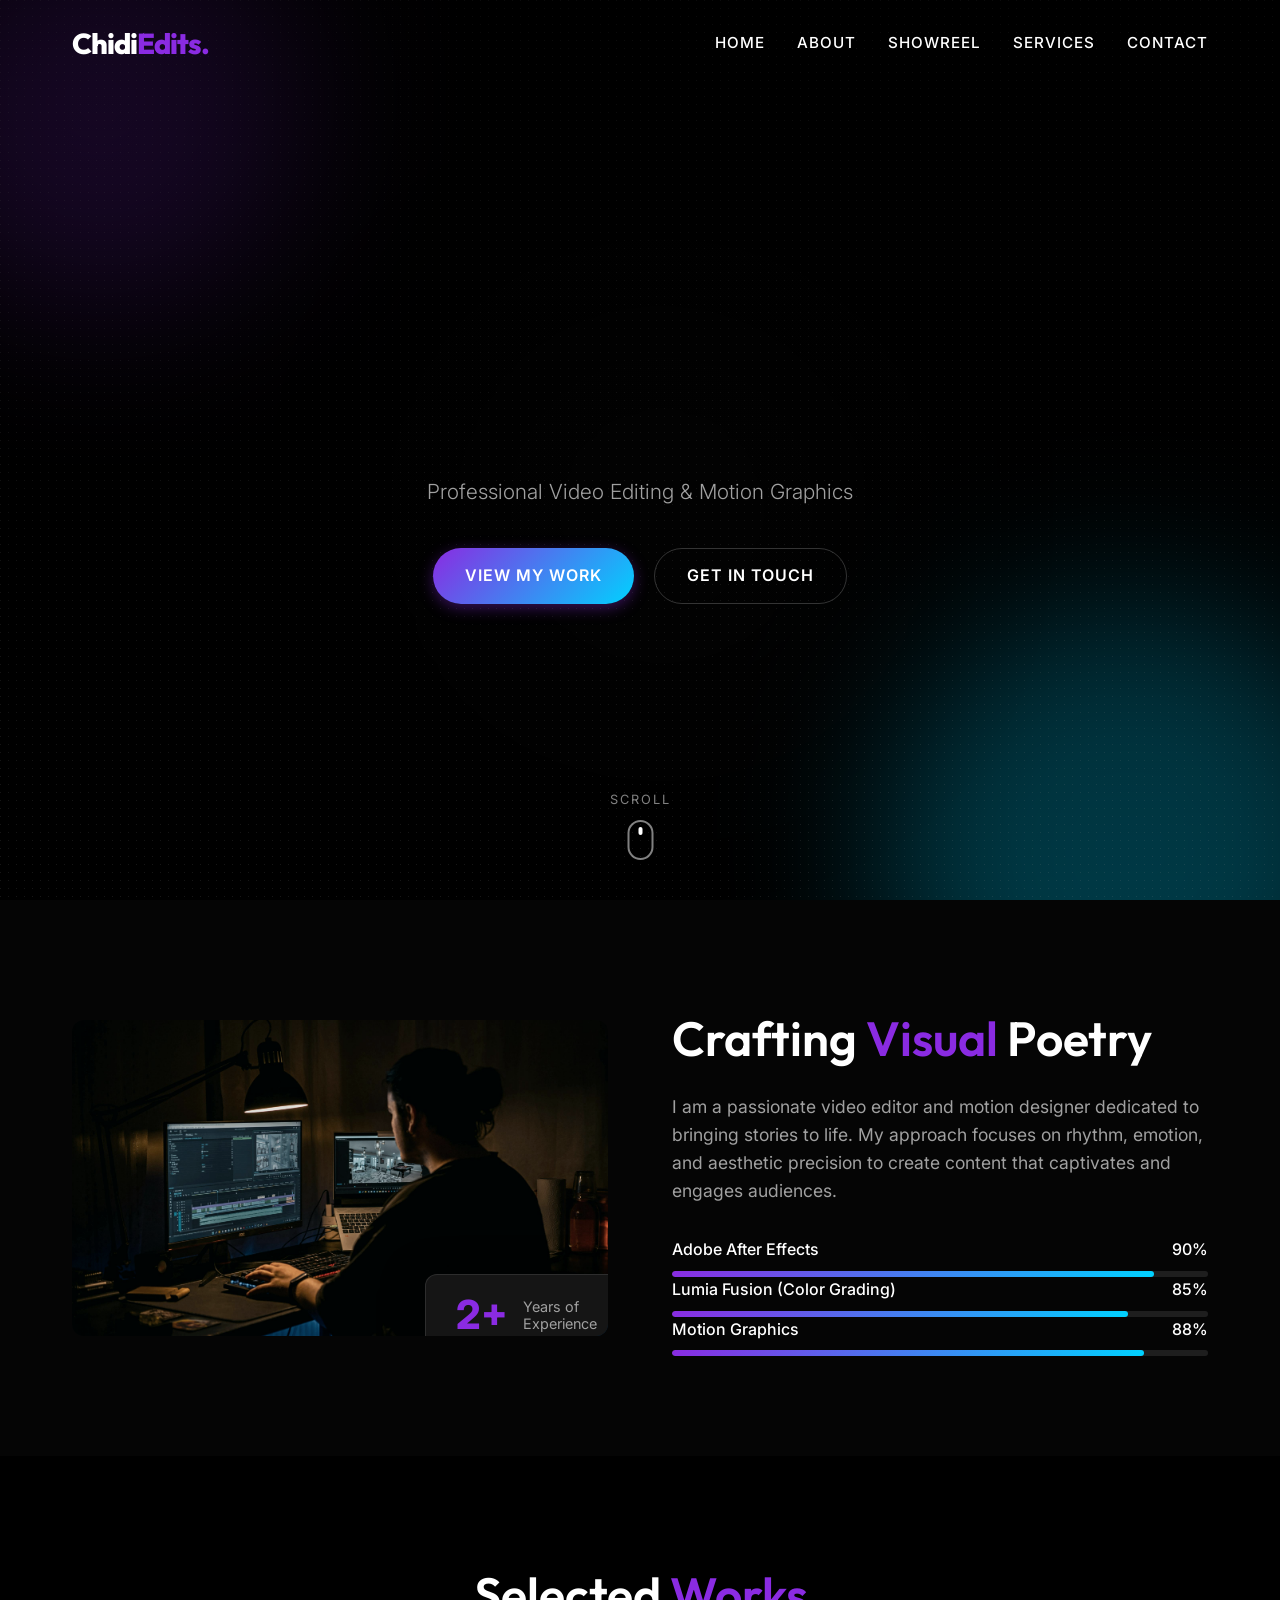
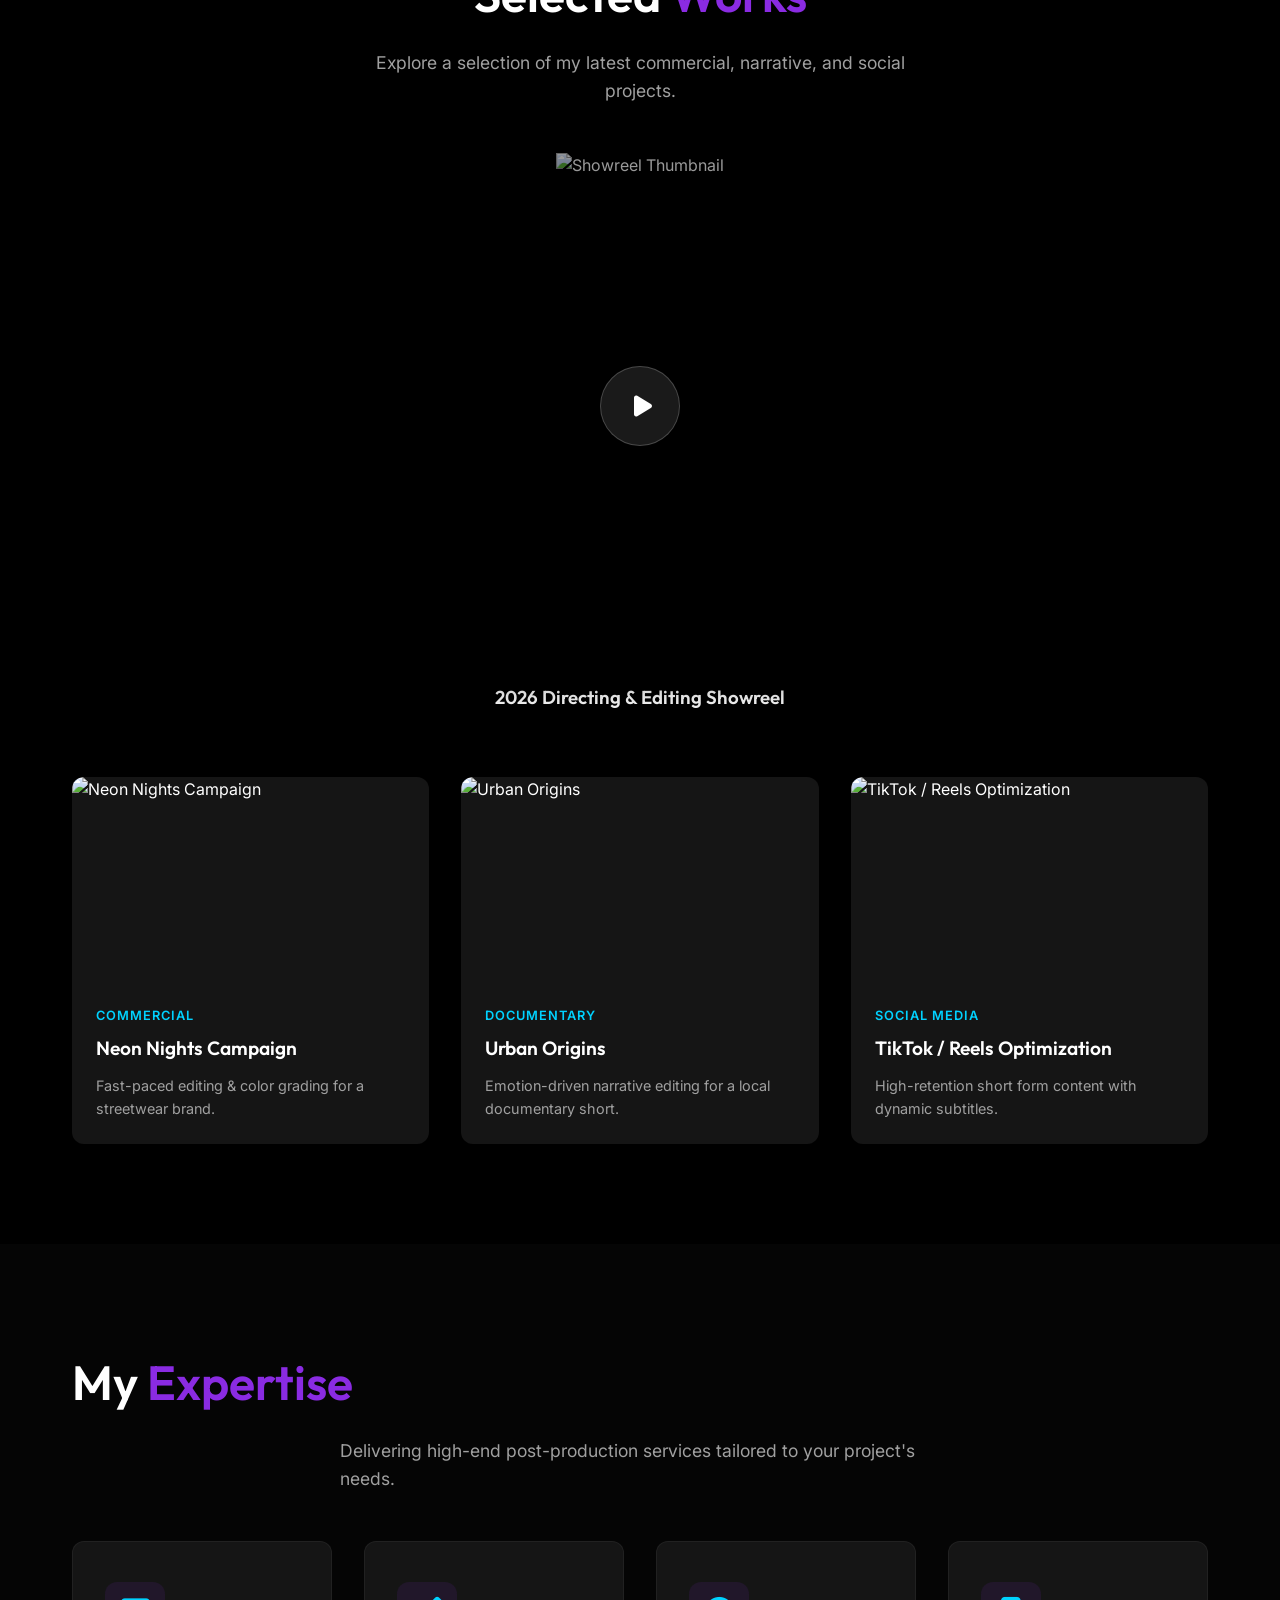
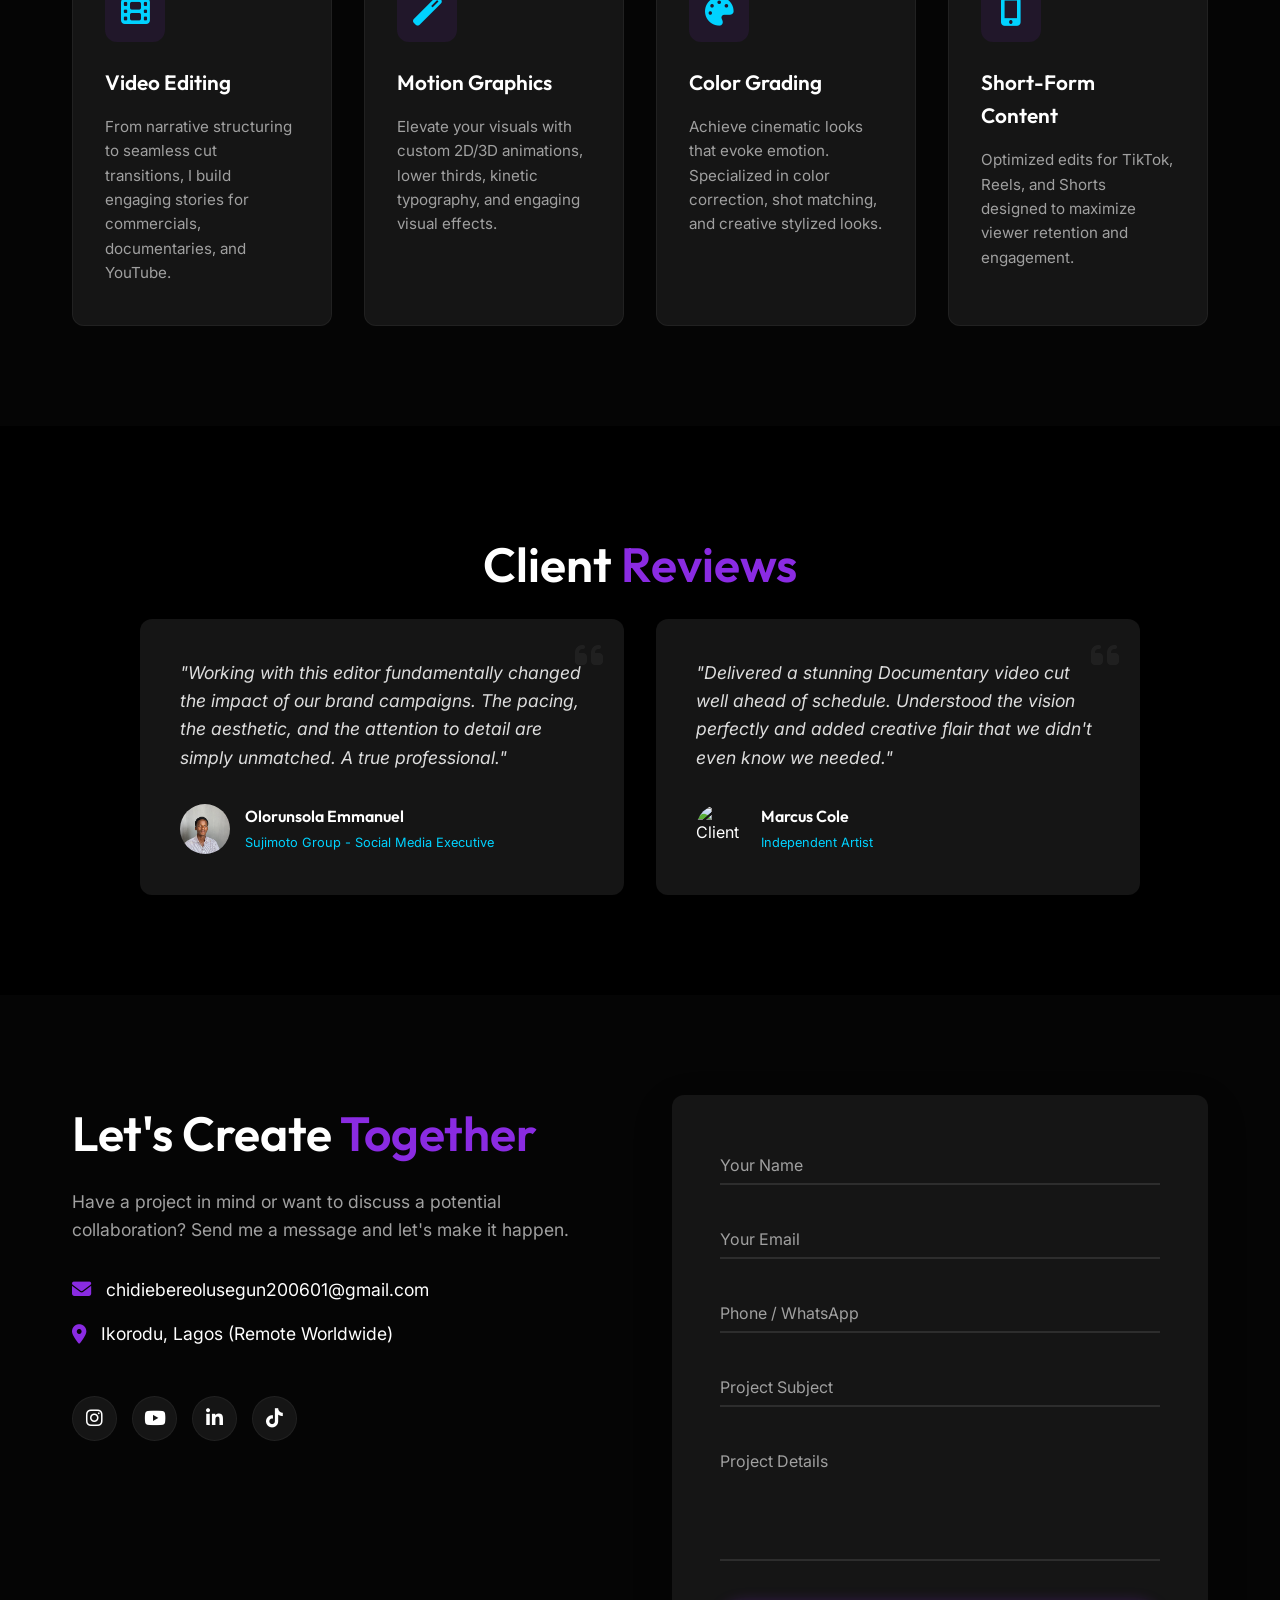
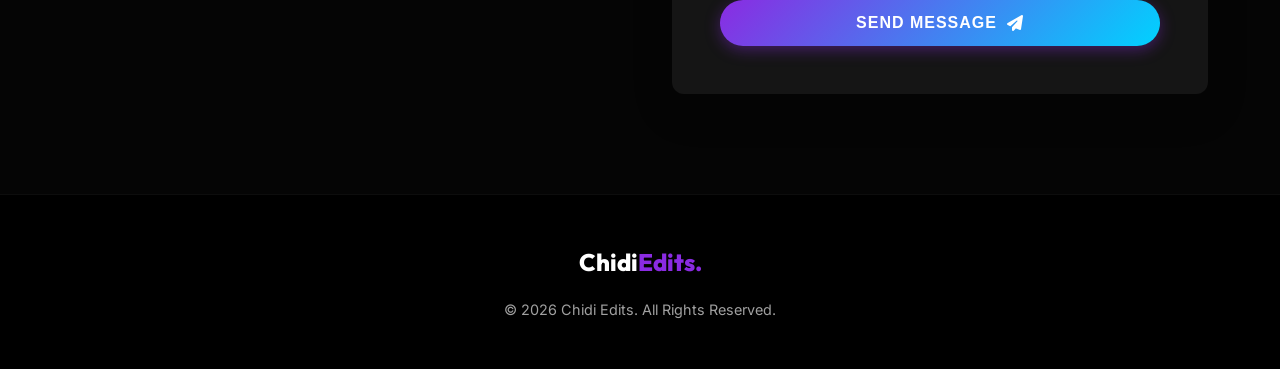
==== index.html @ 1043ea33 "Add files via upload" ====
<!DOCTYPE html>
<html lang="en">

<head>
    <meta charset="UTF-8">
    <meta name="viewport" content="width=device-width, initial-scale=1.0">
    <title>Kinetic Edits | Video Editor Portfolio</title>
    <meta name="description"
        content="Portfolio of a professional video editor specializing in cinematic storytelling, motion graphics, and color grading.">
    <link rel="preconnect" href="https://fonts.googleapis.com">
    <link rel="preconnect" href="https://fonts.gstatic.com" crossorigin>
    <link
        href="https://fonts.googleapis.com/css2?family=Outfit:wght@300;400;600;800&family=Inter:wght@300;400;500;600&display=swap"
        rel="stylesheet">
    <link rel="stylesheet" href="https://cdnjs.cloudflare.com/ajax/libs/font-awesome/6.4.0/css/all.min.css">
    <link rel="stylesheet" href="style.css">
    <script src="https://identity.netlify.com/v1/netlify-identity-widget.js"></script>
</head>

<body>

    <!-- Navigation -->
    <nav id="navbar">
        <div class="nav-container">
            <a href="#home" class="logo">Chidi<span>Edits.</span></a>
            <div class="menu-btn">
                <i class="fas fa-bars"></i>
            </div>
            <ul class="nav-links">
                <li><a href="#home">Home</a></li>
                <li><a href="#about">About</a></li>
                <li><a href="#portfolio">Showreel</a></li>
                <li><a href="#services">Services</a></li>
                <li><a href="#contact">Contact</a></li>
            </ul>
        </div>
    </nav>

    <!-- Hero Section -->
    <header id="home" class="hero">
        <div class="video-container">
            <!-- Motion Graphics Background using CSS Orbs -->
            <div class="bg-orb orb-1"></div>
            <div class="bg-orb orb-2"></div>
            <div class="bg-orb orb-3"></div>
            <div class="mesh-overlay"></div>
        </div>
        <div class="hero-content">
            <h1 class="reveal-text">I Turn Ideas Into <br><span class="highlight">Cinematic Stories</span></h1>
            <p class="hero-subtext fade-up">Professional Video Editing & Motion Graphics</p>
            <div class="hero-actions fade-up delay-1">
                <a href="#portfolio" class="btn btn-primary">View My Work</a>
                <a href="#contact" class="btn btn-secondary">Get In Touch</a>
            </div>
        </div>
        <div class="scroll-indicator">
            <p>Scroll</p>
            <div class="mouse">
                <div class="wheel"></div>
            </div>
        </div>
    </header>

    <!-- About Section -->
    <section id="about" class="section">
        <div class="container section-grid">
            <div class="about-image reveal-left">
                <div class="image-wrapper">
                    <img src="pexels-cmrcn-17147713.jpg" alt="Editor at work">
                    <div class="experience-badge">
                        <span class="number">2+</span>
                        <span class="text">Years of<br>Experience</span>
                    </div>
                </div>
            </div>
            <div class="about-text reveal-right">
                <h2 class="section-title">Crafting <span>Visual</span> Poetry</h2>
                <p class="bio">I am a passionate video editor and motion designer dedicated to bringing stories to life.
                    My approach focuses on rhythm, emotion, and aesthetic precision to create content that captivates
                    and engages audiences.</p>

                <div class="skill">
                    <div class="skill-info">
                        <span>Adobe After Effects</span>
                        <span>90%</span>
                    </div>
                    <div class="progress-bar">
                        <div class="progress" style="--target: 90%;"></div>
                    </div>
                </div>
                <div class="skill">
                    <div class="skill-info">
                        <span>Lumia Fusion (Color Grading)</span>
                        <span>85%</span>
                    </div>
                    <div class="progress-bar">
                        <div class="progress" style="--target: 85%;"></div>
                    </div>
                </div>
                <div class="skill">
                    <div class="skill-info">
                        <span>Motion Graphics</span>
                        <span>88%</span>
                    </div>
                    <div class="progress-bar">
                        <div class="progress" style="--target: 88%;"></div>
                    </div>
                </div>
            </div>
        </div>
        </div>
    </section>

    <!-- Portfolio Section -->
    <section id="portfolio" class="section bg-darker">
        <div class="container">
            <div class="section-header text-center reveal-up">
                <h2 class="section-title">Selected <span>Works</span></h2>
                <p class="section-subtitle">Explore a selection of my latest commercial, narrative, and social projects.
                </p>
            </div>

            <!-- Main Showreel -->
            <div class="showreel-container reveal-up">
                <div class="video-wrapper">
                    <img src="https://images.unsplash.com/photo-1492691527719-9d1e07e534b4?q=80&w=1200&auto=format&fit=crop"
                        class="video-placeholder" alt="Showreel Thumbnail">
                    <button class="play-btn"><i class="fas fa-play"></i></button>
                </div>
                <h3>2026 Directing & Editing Showreel</h3>
            </div>

            <!-- Grid Gallery -->
            <div class="portfolio-grid mt-5" id="portfolio-grid">
                <!-- Items will be injected dynamically from data/projects.json -->
            </div>
        </div>
    </section>

    <!-- Services Section -->
    <section id="services" class="section">
        <div class="container">
            <div class="section-header reveal-up">
                <h2 class="section-title">My <span>Expertise</span></h2>
                <p class="section-subtitle">Delivering high-end post-production services tailored to your project's
                    needs.</p>
            </div>

            <div class="services-grid">
                <div class="service-card reveal-up">
                    <div class="service-icon"><i class="fas fa-film"></i></div>
                    <h3>Video Editing</h3>
                    <p>From narrative structuring to seamless cut transitions, I build engaging stories for commercials,
                        documentaries, and YouTube.</p>
                </div>

                <div class="service-card reveal-up delay-1">
                    <div class="service-icon"><i class="fas fa-magic"></i></div>
                    <h3>Motion Graphics</h3>
                    <p>Elevate your visuals with custom 2D/3D animations, lower thirds, kinetic typography, and engaging
                        visual effects.</p>
                </div>

                <div class="service-card reveal-up delay-2">
                    <div class="service-icon"><i class="fas fa-palette"></i></div>
                    <h3>Color Grading</h3>
                    <p>Achieve cinematic looks that evoke emotion. Specialized in color correction, shot matching, and
                        creative stylized looks.</p>
                </div>

                <div class="service-card reveal-up">
                    <div class="service-icon"><i class="fas fa-mobile-alt"></i></div>
                    <h3>Short-Form Content</h3>
                    <p>Optimized edits for TikTok, Reels, and Shorts designed to maximize viewer retention and
                        engagement.</p>
                </div>
            </div>
        </div>
    </section>

    <!-- Testimonials Section -->
    <section id="testimonials" class="section bg-darker">
        <div class="container">
            <div class="section-header text-center reveal-up">
                <h2 class="section-title">Client <span>Reviews</span></h2>
            </div>

            <div class="testimonials-slider reveal-up">
                <div class="testimonial">
                    <i class="fas fa-quote-left quote-icon"></i>
                    <p class="review-text">"Working with this editor fundamentally changed the impact of our brand
                        campaigns. The pacing, the aesthetic, and the attention to detail are simply unmatched. A true
                        professional."</p>
                    <div class="client-info">
                        <div class="avatar"><img src="pamilerin.jpg" alt="Client">
                        </div>
                        <div>
                            <h4>Olorunsola Emmanuel</h4>
                            <span>Sujimoto Group - Social Media Executive</span>
                        </div>
                    </div>
                </div>
                <div class="testimonial">
                    <i class="fas fa-quote-left quote-icon"></i>
                    <p class="review-text">"Delivered a stunning Documentary video cut well ahead of schedule.
                        Understood the
                        vision perfectly and added creative flair that we didn't even know we needed."</p>
                    <div class="client-info">
                        <div class="avatar"><img src="https://randomuser.me/api/portraits/men/32.jpg" alt="Client">
                        </div>
                        <div>
                            <h4>Marcus Cole</h4>
                            <span>Independent Artist</span>
                        </div>
                    </div>
                </div>
            </div>
        </div>
    </section>

    <!-- Contact Section -->
    <section id="contact" class="section">
        <div class="container contact-container">
            <div class="contact-info reveal-left">
                <h2 class="section-title">Let's Create <span>Together</span></h2>
                <p>Have a project in mind or want to discuss a potential collaboration? Send me a message and let's make
                    it happen.</p>

                <ul class="contact-methods">
                    <li><i class="fas fa-envelope"></i> chidiebereolusegun200601@gmail.com</li>
                    <li><i class="fas fa-map-marker-alt"></i> Ikorodu, Lagos (Remote Worldwide)</li>
                </ul>

                <div class="social-links">
                    <a href="https://www.instagram.com/no.face.anime.way?igsh=MW84NWJlbTY0OTdkcg==" target="_blank"
                        aria-label="Instagram"><i class="fab fa-instagram"></i></a>
                    <a href="https://youtube.com/@chidi_makes_edits?si=Ad22_Dm3uQzsTRr-" target="_blank"
                        aria-label="YouTube"><i class="fab fa-youtube"></i></a>
                    <a href="https://www.linkedin.com/in/chidiebere-olusegun-0725a9321?utm_source=share&utm_campaign=share_via&utm_content=profile&utm_medium=android_app"
                        target="_blank" aria-label="LinkedIn"><i class="fab fa-linkedin-in"></i></a>
                    <a href="https://www.tiktok.com/@chidiedits?_r=1&_t=ZN-95hccNe9PSI" target="_blank"
                        aria-label="TikTok"><i class="fab fa-tiktok"></i></a>
                </div>
            </div>

            <div class="contact-form reveal-right">
                <form name="contact" method="POST" data-netlify="true" id="contact-form">
                    <!-- Required hidden field for Netlify Forms detection -->
                    <input type="hidden" name="form-name" value="contact">
                    <div class="input-group">
                        <input type="text" id="name" name="name" placeholder=" " required>
                        <label for="name">Your Name</label>
                    </div>
                    <div class="input-group">
                        <input type="email" id="email" name="email" placeholder=" " required>
                        <label for="email">Your Email</label>
                    </div>
                    <div class="input-group">
                        <input type="tel" id="phone" name="phone" placeholder=" ">
                        <label for="phone">Phone / WhatsApp</label>
                    </div>
                    <div class="input-group">
                        <input type="text" id="subject" name="subject" placeholder=" " required>
                        <label for="subject">Project Subject</label>
                    </div>
                    <div class="input-group">
                        <textarea id="message" name="message" rows="5" placeholder=" " required></textarea>
                        <label for="message">Project Details</label>
                    </div>
                    <div id="form-status"
                        style="display: none; padding: 15px; margin-bottom: 20px; border-radius: 5px; font-weight: 500;">
                    </div>
                    <button type="submit" class="btn btn-primary submit-btn">
                        <span>Send Message</span> <i class="fas fa-paper-plane"></i>
                    </button>
                </form>
            </div>
        </div>
    </section>

    <!-- Footer -->
    <footer>
        <div class="container footer-content">
            <div class="footer-logo">Chidi<span>Edits.</span></div>
            <p class="copyright">&copy; 2026 Chidi Edits. All Rights Reserved.</p>
        </div>
    </footer>

    <script src="script.js"></script>
    <script>
        if (window.netlifyIdentity) {
            window.netlifyIdentity.on("init", user => {
                if (!user) {
                    window.netlifyIdentity.on("login", () => {
                        document.location.href = "/admin/";
                    });
                }
            });
        }
    </script>
</body>

</html>
---- style.css ----
:root {
    /* Cinematic Dark Theme */
    --bg-main: #050505;
    --bg-darker: #000000;
    --bg-card: #151515;
    --text-primary: #ffffff;
    --text-secondary: #a0a0a0;

    /* Neon Accents */
    --accent-primary: #8a2be2;
    /* Blue-Violet */
    --accent-secondary: #00d2ff;
    /* Neon Blue */
    --accent-gradient: linear-gradient(135deg, var(--accent-primary), var(--accent-secondary));

    /* Fonts */
    --font-heading: 'Outfit', sans-serif;
    --font-body: 'Inter', sans-serif;

    /* Utils */
    --transition: all 0.4s cubic-bezier(0.25, 0.8, 0.25, 1);
    --border-radius: 12px;
}

* {
    margin: 0;
    padding: 0;
    box-sizing: border-box;
}

html {
    scroll-behavior: smooth;
}

body {
    font-family: var(--font-body);
    background-color: var(--bg-main);
    color: var(--text-primary);
    line-height: 1.6;
    overflow-x: hidden;
}

h1,
h2,
h3,
h4,
.logo {
    font-family: var(--font-heading);
    font-weight: 600;
}

a {
    text-decoration: none;
    color: var(--text-primary);
}

ul {
    list-style: none;
}

/* Global Utility Classes */
.container {
    max-width: 1200px;
    margin: 0 auto;
    padding: 0 2rem;
}

.section {
    padding: 100px 0;
}

.text-center {
    text-align: center;
}

.bg-darker {
    background-color: var(--bg-darker);
}

.highlight {
    background: var(--accent-gradient);
    -webkit-background-clip: text;
    -webkit-text-fill-color: transparent;
    display: inline-block;
}

.section-title {
    font-size: 3rem;
    margin-bottom: 1rem;
}

.section-title span {
    color: var(--accent-primary);
}

.section-subtitle {
    color: var(--text-secondary);
    font-size: 1.1rem;
    max-width: 600px;
    margin: 0 auto 3rem;
}

.mt-5 {
    margin-top: 3rem;
}

.btn {
    display: inline-flex;
    align-items: center;
    justify-content: center;
    padding: 14px 32px;
    font-weight: 600;
    font-size: 1rem;
    border-radius: 30px;
    cursor: pointer;
    transition: var(--transition);
    text-transform: uppercase;
    letter-spacing: 1px;
}

.btn-primary {
    background: var(--accent-gradient);
    color: #fff;
    border: none;
    box-shadow: 0 4px 15px rgba(138, 43, 226, 0.4);
}

.btn-primary:hover {
    transform: translateY(-3px);
    box-shadow: 0 8px 25px rgba(138, 43, 226, 0.6);
}

.btn-secondary {
    background: transparent;
    color: var(--text-primary);
    border: 1px solid rgba(255, 255, 255, 0.2);
}

.btn-secondary:hover {
    border-color: var(--accent-secondary);
    color: var(--accent-secondary);
}

/* Scroll Indicators Reveal */
.reveal-up,
.reveal-left,
.reveal-right,
.reveal-text {
    opacity: 0;
    transition: all 1s cubic-bezier(0.5, 0, 0, 1);
}

.reveal-up {
    transform: translateY(50px);
}

.reveal-left {
    transform: translateX(-50px);
}

.reveal-right {
    transform: translateX(50px);
}

.reveal-up.active,
.reveal-left.active,
.reveal-right.active {
    opacity: 1;
    transform: translate(0);
}

.delay-1 {
    transition-delay: 0.2s;
}

.delay-2 {
    transition-delay: 0.4s;
}

.delay-3 {
    transition-delay: 0.6s;
}

/* Navigation */
nav {
    position: fixed;
    top: 0;
    width: 100%;
    padding: 20px 0;
    z-index: 1000;
    transition: var(--transition);
}

nav.scrolled {
    background: rgba(5, 5, 5, 0.85);
    backdrop-filter: blur(10px);
    padding: 15px 0;
    box-shadow: 0 4px 30px rgba(0, 0, 0, 0.5);
    border-bottom: 1px solid rgba(255, 255, 255, 0.05);
}

.nav-container {
    display: flex;
    justify-content: space-between;
    align-items: center;
    max-width: 1200px;
    margin: 0 auto;
    padding: 0 2rem;
}

.logo {
    font-size: 1.8rem;
    font-weight: 800;
    letter-spacing: -1px;
}

.logo span {
    color: var(--accent-primary);
}

.nav-links {
    display: flex;
    gap: 2rem;
}

.nav-links a {
    font-size: 0.95rem;
    font-weight: 500;
    text-transform: uppercase;
    letter-spacing: 1px;
    position: relative;
    transition: var(--transition);
}

.nav-links a:hover {
    color: var(--accent-secondary);
}

.nav-links a::after {
    content: '';
    position: absolute;
    width: 0;
    height: 2px;
    bottom: -4px;
    left: 0;
    background: var(--accent-gradient);
    transition: var(--transition);
}

.nav-links a:hover::after {
    width: 100%;
}

.menu-btn {
    display: none;
    font-size: 1.5rem;
    cursor: pointer;
}

/* Hero Section */
.hero {
    height: 100vh;
    position: relative;
    display: flex;
    align-items: center;
    justify-content: center;
    text-align: center;
    overflow: hidden;
}

.video-container {
    position: absolute;
    top: 0;
    left: 0;
    width: 100%;
    height: 100%;
    z-index: -1;
    background: #000;
}

/* CSS Animated Orbs mimicking motion graphics */
.bg-orb {
    position: absolute;
    border-radius: 50%;
    filter: blur(80px);
    opacity: 0.5;
    animation: floatOrb 15s infinite alternate ease-in-out;
}

.orb-1 {
    width: 400px;
    height: 400px;
    background: var(--accent-primary);
    top: -100px;
    left: -100px;
    animation-duration: 20s;
}

.orb-2 {
    width: 500px;
    height: 500px;
    background: var(--accent-secondary);
    bottom: -200px;
    right: -100px;
    animation-duration: 25s;
    animation-direction: alternate-reverse;
}

.orb-3 {
    width: 300px;
    height: 300px;
    background: #111;
    top: 40%;
    left: 40%;
    filter: blur(120px);
}

.mesh-overlay {
    position: absolute;
    inset: 0;
    background:
        linear-gradient(rgba(0, 0, 0, 0.7), rgba(0, 0, 0, 0.4)),
        url('[data-uri]');
}

@keyframes floatOrb {
    0% {
        transform: translate(0, 0) scale(1);
    }

    50% {
        transform: translate(50px, 30px) scale(1.1);
    }

    100% {
        transform: translate(-30px, 60px) scale(0.9);
    }
}

.hero-content {
    position: relative;
    z-index: 1;
    max-width: 800px;
    padding: 0 20px;
}

.hero h1 {
    font-size: 4.5rem;
    line-height: 1.1;
    margin-bottom: 20px;
    text-transform: uppercase;
    letter-spacing: -2px;
}

.hero-subtext {
    font-size: 1.3rem;
    color: var(--text-secondary);
    margin-bottom: 40px;
    font-weight: 300;
}

.hero-actions {
    display: flex;
    gap: 20px;
    justify-content: center;
}

.fade-up {
    animation: fadeUpAnim 1s ease forwards;
}

@keyframes fadeUpAnim {
    from {
        opacity: 0;
        transform: translateY(30px);
    }

    to {
        opacity: 1;
        transform: translateY(0);
    }
}

/* Mouse Scroll Animation */
.scroll-indicator {
    position: absolute;
    bottom: 40px;
    left: 50%;
    transform: translateX(-50%);
    display: flex;
    flex-direction: column;
    align-items: center;
    gap: 10px;
    color: rgba(255, 255, 255, 0.5);
    font-size: 0.8rem;
    text-transform: uppercase;
    letter-spacing: 2px;
}

.mouse {
    width: 26px;
    height: 40px;
    border: 2px solid rgba(255, 255, 255, 0.5);
    border-radius: 20px;
    position: relative;
}

.wheel {
    width: 4px;
    height: 8px;
    background: #fff;
    border-radius: 2px;
    position: absolute;
    top: 5px;
    left: 50%;
    transform: translateX(-50%);
    animation: scrollWheel 2s infinite ease-in-out;
}

@keyframes scrollWheel {
    0% {
        transform: translate(-50%, 0);
        opacity: 1;
    }

    100% {
        transform: translate(-50%, 15px);
        opacity: 0;
    }
}

/* About Section */
.section-grid {
    display: grid;
    grid-template-columns: 1fr 1fr;
    gap: 4rem;
    align-items: center;
}

.image-wrapper {
    position: relative;
    border-radius: var(--border-radius);
    overflow: hidden;
}

.image-wrapper img {
    width: 100%;
    height: auto;
    display: block;
    filter: grayscale(30%) contrast(110%);
    transition: var(--transition);
}

.image-wrapper:hover img {
    filter: grayscale(0%);
    transform: scale(1.02);
}

.experience-badge {
    position: absolute;
    bottom: -20px;
    right: -20px;
    background: var(--bg-card);
    padding: 20px 30px;
    border-radius: var(--border-radius);
    border: 1px solid rgba(255, 255, 255, 0.1);
    box-shadow: 0 10px 40px rgba(0, 0, 0, 0.5);
    display: flex;
    align-items: center;
    gap: 15px;
}

.experience-badge .number {
    font-size: 2.5rem;
    font-weight: 800;
    color: var(--accent-primary);
    line-height: 1;
}

.experience-badge .text {
    font-size: 0.9rem;
    color: var(--text-secondary);
    line-height: 1.2;
}

.about-text .bio {
    color: var(--text-secondary);
    margin-bottom: 2rem;
    font-size: 1.1rem;
}

.skills-container {
    display: flex;
    flex-direction: column;
    gap: 1.5rem;
}

.skill-info {
    display: flex;
    justify-content: space-between;
    margin-bottom: 8px;
    font-weight: 500;
}

.progress-bar {
    width: 100%;
    height: 6px;
    background: rgba(255, 255, 255, 0.1);
    border-radius: 3px;
    overflow: hidden;
}

.progress {
    height: 100%;
    width: 0;
    background: var(--accent-gradient);
    border-radius: 3px;
    transition: width 1.5s cubic-bezier(0.1, 0.8, 0.3, 1);
}

/* Portfolio Section */
.showreel-container {
    position: relative;
    max-width: 900px;
    margin: 0 auto 4rem;
    text-align: center;
}

.video-wrapper {
    position: relative;
    border-radius: var(--border-radius);
    overflow: hidden;
    box-shadow: 0 20px 50px rgba(0, 0, 0, 0.5);
    margin-bottom: 1.5rem;
    aspect-ratio: 16/9;
    cursor: pointer;
}

.video-wrapper::before {
    content: '';
    position: absolute;
    inset: 0;
    background: rgba(0, 0, 0, 0.4);
    transition: var(--transition);
    z-index: 1;
}

.video-wrapper:hover::before {
    background: rgba(0, 0, 0, 0.2);
}

.video-placeholder {
    width: 100%;
    height: 100%;
    object-fit: cover;
}

.play-btn {
    position: absolute;
    top: 50%;
    left: 50%;
    transform: translate(-50%, -50%);
    width: 80px;
    height: 80px;
    border-radius: 50%;
    background: rgba(255, 255, 255, 0.1);
    backdrop-filter: blur(10px);
    border: 1px solid rgba(255, 255, 255, 0.2);
    color: #fff;
    font-size: 1.5rem;
    cursor: pointer;
    z-index: 2;
    transition: var(--transition);
    display: flex;
    align-items: center;
    justify-content: center;
}

.play-btn i {
    margin-left: 5px;
    /* Offset for optical alignment of play icon */
}

.video-wrapper:hover .play-btn {
    background: var(--accent-primary);
    border-color: var(--accent-primary);
    transform: translate(-50%, -50%) scale(1.1);
    box-shadow: 0 0 30px rgba(138, 43, 226, 0.5);
}

.portfolio-grid {
    display: grid;
    grid-template-columns: repeat(auto-fit, minmax(300px, 1fr));
    gap: 2rem;
}

.portfolio-item {
    background: var(--bg-card);
    border-radius: var(--border-radius);
    overflow: hidden;
    position: relative;
    transition: var(--transition);
}

.portfolio-item:hover {
    transform: translateY(-10px);
    box-shadow: 0 15px 30px rgba(0, 0, 0, 0.4);
}

.item-image {
    position: relative;
    aspect-ratio: 16/9;
    overflow: hidden;
}

.item-image img {
    width: 100%;
    height: 100%;
    object-fit: cover;
    transition: transform 0.6s ease;
}

.portfolio-item:hover .item-image img {
    transform: scale(1.1);
}

.overlay {
    position: absolute;
    inset: 0;
    background: rgba(138, 43, 226, 0.6);
    display: flex;
    align-items: center;
    justify-content: center;
    opacity: 0;
    transition: var(--transition);
}

.portfolio-item:hover .overlay {
    opacity: 1;
}

.view-btn {
    width: 50px;
    height: 50px;
    border-radius: 50%;
    background: #fff;
    color: var(--accent-primary);
    display: flex;
    align-items: center;
    justify-content: center;
    font-size: 1.2rem;
    transform: translateY(20px);
    transition: all 0.4s cubic-bezier(0.175, 0.885, 0.32, 1.275);
}

.portfolio-item:hover .view-btn {
    transform: translateY(0);
}

.item-info {
    padding: 1.5rem;
}

.item-info .category {
    font-size: 0.8rem;
    text-transform: uppercase;
    color: var(--accent-secondary);
    font-weight: 600;
    letter-spacing: 1px;
}

.item-info h4 {
    font-size: 1.2rem;
    margin: 5px 0 10px;
}

.item-info p {
    color: var(--text-secondary);
    font-size: 0.9rem;
}

/* Services Section */
.services-grid {
    display: grid;
    grid-template-columns: repeat(auto-fit, minmax(250px, 1fr));
    gap: 2rem;
}

.service-card {
    background: var(--bg-card);
    padding: 2.5rem 2rem;
    border-radius: var(--border-radius);
    border: 1px solid rgba(255, 255, 255, 0.05);
    transition: var(--transition);
    position: relative;
    overflow: hidden;
}

.service-card::after {
    content: '';
    position: absolute;
    bottom: 0;
    left: 0;
    width: 100%;
    height: 3px;
    background: var(--accent-gradient);
    transform: scaleX(0);
    transform-origin: left;
    transition: transform 0.4s ease;
}

.service-card:hover {
    transform: translateY(-5px);
    background: rgba(255, 255, 255, 0.03);
    border-color: rgba(255, 255, 255, 0.1);
}

.service-card:hover::after {
    transform: scaleX(1);
}

.service-icon {
    width: 60px;
    height: 60px;
    background: rgba(138, 43, 226, 0.1);
    color: var(--accent-secondary);
    border-radius: 12px;
    display: flex;
    align-items: center;
    justify-content: center;
    font-size: 1.8rem;
    margin-bottom: 1.5rem;
    transition: var(--transition);
}

.service-card:hover .service-icon {
    background: var(--accent-primary);
    color: #fff;
}

.service-card h3 {
    font-size: 1.3rem;
    margin-bottom: 1rem;
}

.service-card p {
    color: var(--text-secondary);
    font-size: 0.95rem;
}

/* Testimonials */
.testimonials-slider {
    display: grid;
    grid-template-columns: 1fr 1fr;
    gap: 2rem;
    max-width: 1000px;
    margin: 0 auto;
}

.testimonial {
    background: var(--bg-card);
    padding: 2.5rem;
    border-radius: var(--border-radius);
    position: relative;
}

.quote-icon {
    font-size: 2rem;
    color: rgba(255, 255, 255, 0.05);
    position: absolute;
    top: 20px;
    right: 20px;
}

.review-text {
    font-size: 1.1rem;
    font-style: italic;
    margin-bottom: 2rem;
    color: #ddd;
}

.client-info {
    display: flex;
    align-items: center;
    gap: 15px;
}

.avatar {
    width: 50px;
    height: 50px;
    border-radius: 50%;
    overflow: hidden;
}

.avatar img {
    width: 100%;
    height: 100%;
    object-fit: cover;
}

.client-info h4 {
    font-size: 1rem;
    margin: 0;
}

.client-info span {
    font-size: 0.8rem;
    color: var(--accent-secondary);
}

/* Contact Section */
.contact-container {
    display: grid;
    grid-template-columns: 1fr 1fr;
    gap: 4rem;
}

.contact-info p {
    color: var(--text-secondary);
    font-size: 1.1rem;
    margin-bottom: 2rem;
}

.contact-methods {
    margin-bottom: 3rem;
}

.contact-methods li {
    display: flex;
    align-items: center;
    gap: 15px;
    margin-bottom: 1rem;
    font-size: 1.1rem;
}

.contact-methods i {
    color: var(--accent-primary);
    font-size: 1.2rem;
}

.social-links {
    display: flex;
    gap: 15px;
}

.social-links a {
    width: 45px;
    height: 45px;
    border-radius: 50%;
    background: var(--bg-card);
    border: 1px solid rgba(255, 255, 255, 0.05);
    display: flex;
    align-items: center;
    justify-content: center;
    font-size: 1.2rem;
    transition: var(--transition);
}

.social-links a:hover {
    background: var(--accent-primary);
    color: #fff;
    transform: translateY(-5px);
    box-shadow: 0 5px 15px rgba(138, 43, 226, 0.4);
}

.contact-form {
    background: var(--bg-card);
    padding: 3rem;
    border-radius: var(--border-radius);
    box-shadow: 0 15px 40px rgba(0, 0, 0, 0.2);
}

.input-group {
    position: relative;
    margin-bottom: 2rem;
}

.input-group input,
.input-group textarea {
    width: 100%;
    background: transparent;
    border: none;
    border-bottom: 2px solid rgba(255, 255, 255, 0.1);
    padding: 10px 0;
    color: #fff;
    font-family: inherit;
    font-size: 1rem;
    resize: none;
    transition: var(--transition);
}

.input-group input:focus,
.input-group textarea:focus {
    outline: none;
    border-color: var(--accent-primary);
}

.input-group label {
    position: absolute;
    top: 10px;
    left: 0;
    color: var(--text-secondary);
    pointer-events: none;
    transition: var(--transition);
}

.input-group input:focus~label,
.input-group input:not(:placeholder-shown)~label,
.input-group textarea:focus~label,
.input-group textarea:not(:placeholder-shown)~label {
    top: -20px;
    font-size: 0.8rem;
    color: var(--accent-primary);
}

.submit-btn {
    width: 100%;
    gap: 10px;
}

/* Footer */
footer {
    text-align: center;
    padding: 3rem 0;
    background: #000;
    border-top: 1px solid rgba(255, 255, 255, 0.05);
}

.footer-logo {
    font-family: var(--font-heading);
    font-size: 1.5rem;
    font-weight: 800;
    margin-bottom: 1rem;
}

.footer-logo span {
    color: var(--accent-primary);
}

.copyright {
    color: var(--text-secondary);
    font-size: 0.9rem;
}

/* Responsive */
@media screen and (max-width: 992px) {
    .hero h1 {
        font-size: 3.5rem;
    }

    .section-grid {
        grid-template-columns: 1fr;
        gap: 3rem;
        text-align: center;
    }

    .experience-badge {
        right: auto;
        left: 50%;
        transform: translateX(-50%);
        bottom: -30px;
    }

    .skills-container {
        text-align: left;
    }

    .testimonials-slider {
        grid-template-columns: 1fr;
    }

    .contact-container {
        grid-template-columns: 1fr;
        gap: 3rem;
    }

    .contact-info {
        text-align: center;
    }

    .contact-methods ul {
        display: inline-block;
        text-align: left;
    }

    .contact-methods li {
        justify-content: center;
    }

    .social-links {
        justify-content: center;
    }
}

@media screen and (max-width: 768px) {
    .nav-links {
        position: fixed;
        top: 0;
        right: -100%;
        height: 100vh;
        width: 250px;
        background: var(--bg-darker);
        flex-direction: column;
        padding-top: 80px;
        transition: var(--transition);
    }

    .nav-links.active {
        right: 0;
    }

    .menu-btn {
        display: block;
        z-index: 1001;
        position: relative;
    }

    .hero h1 {
        font-size: 2.8rem;
    }

    .hero-actions {
        flex-direction: column;
    }

    .section {
        padding: 70px 0;
    }

    .section-title {
        font-size: 2.2rem;
    }
}
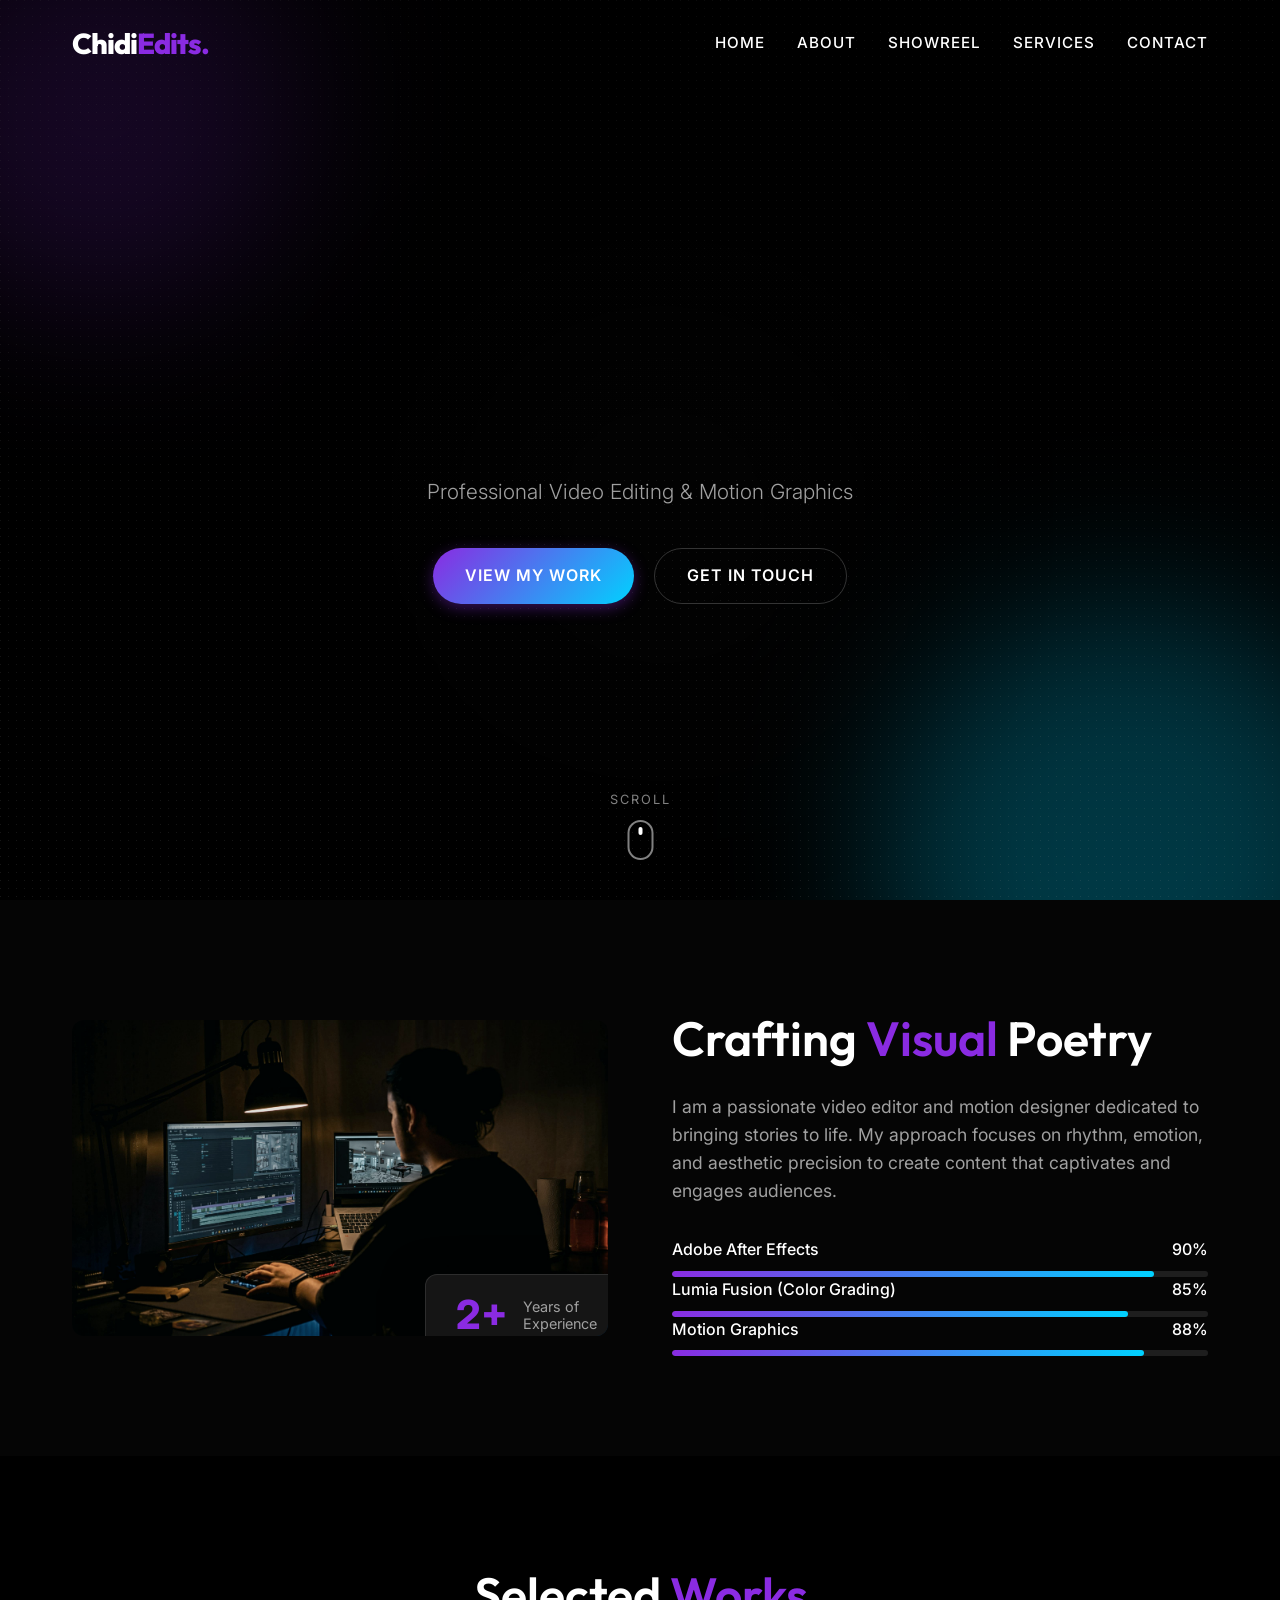
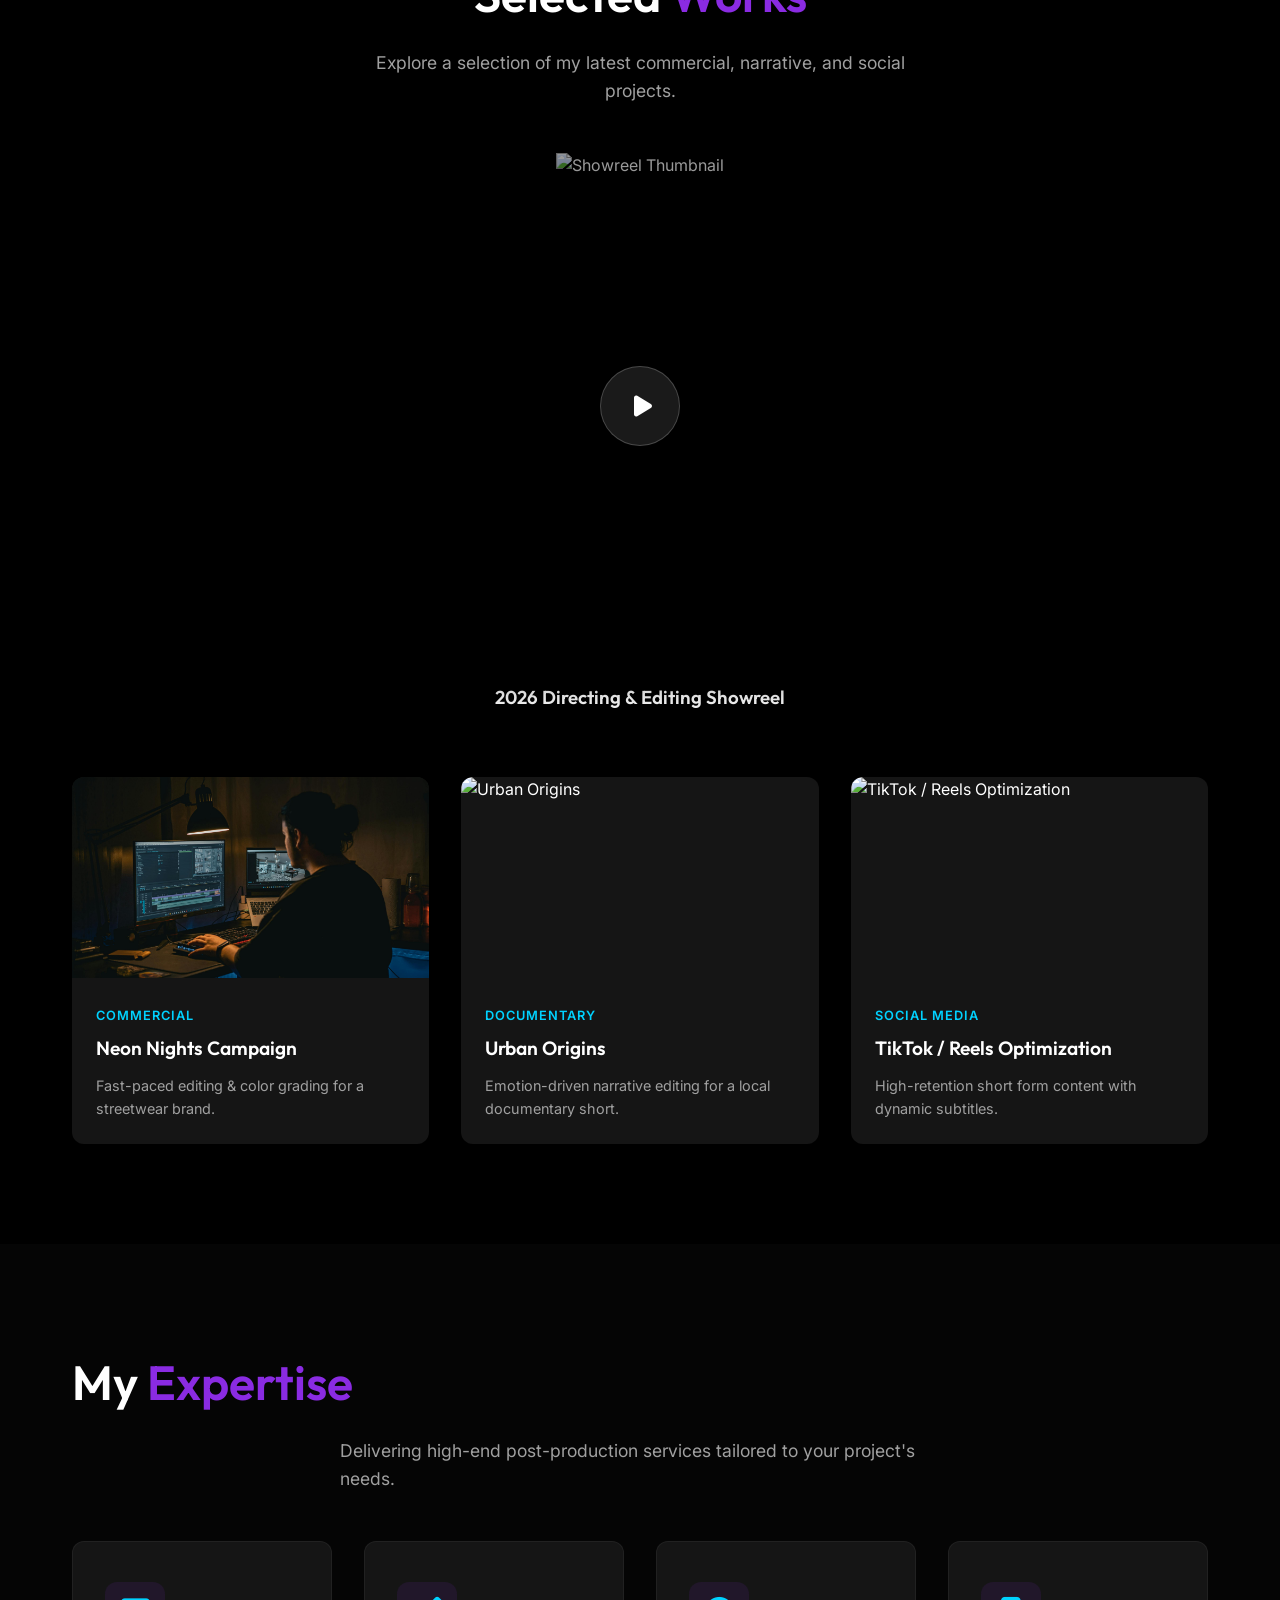
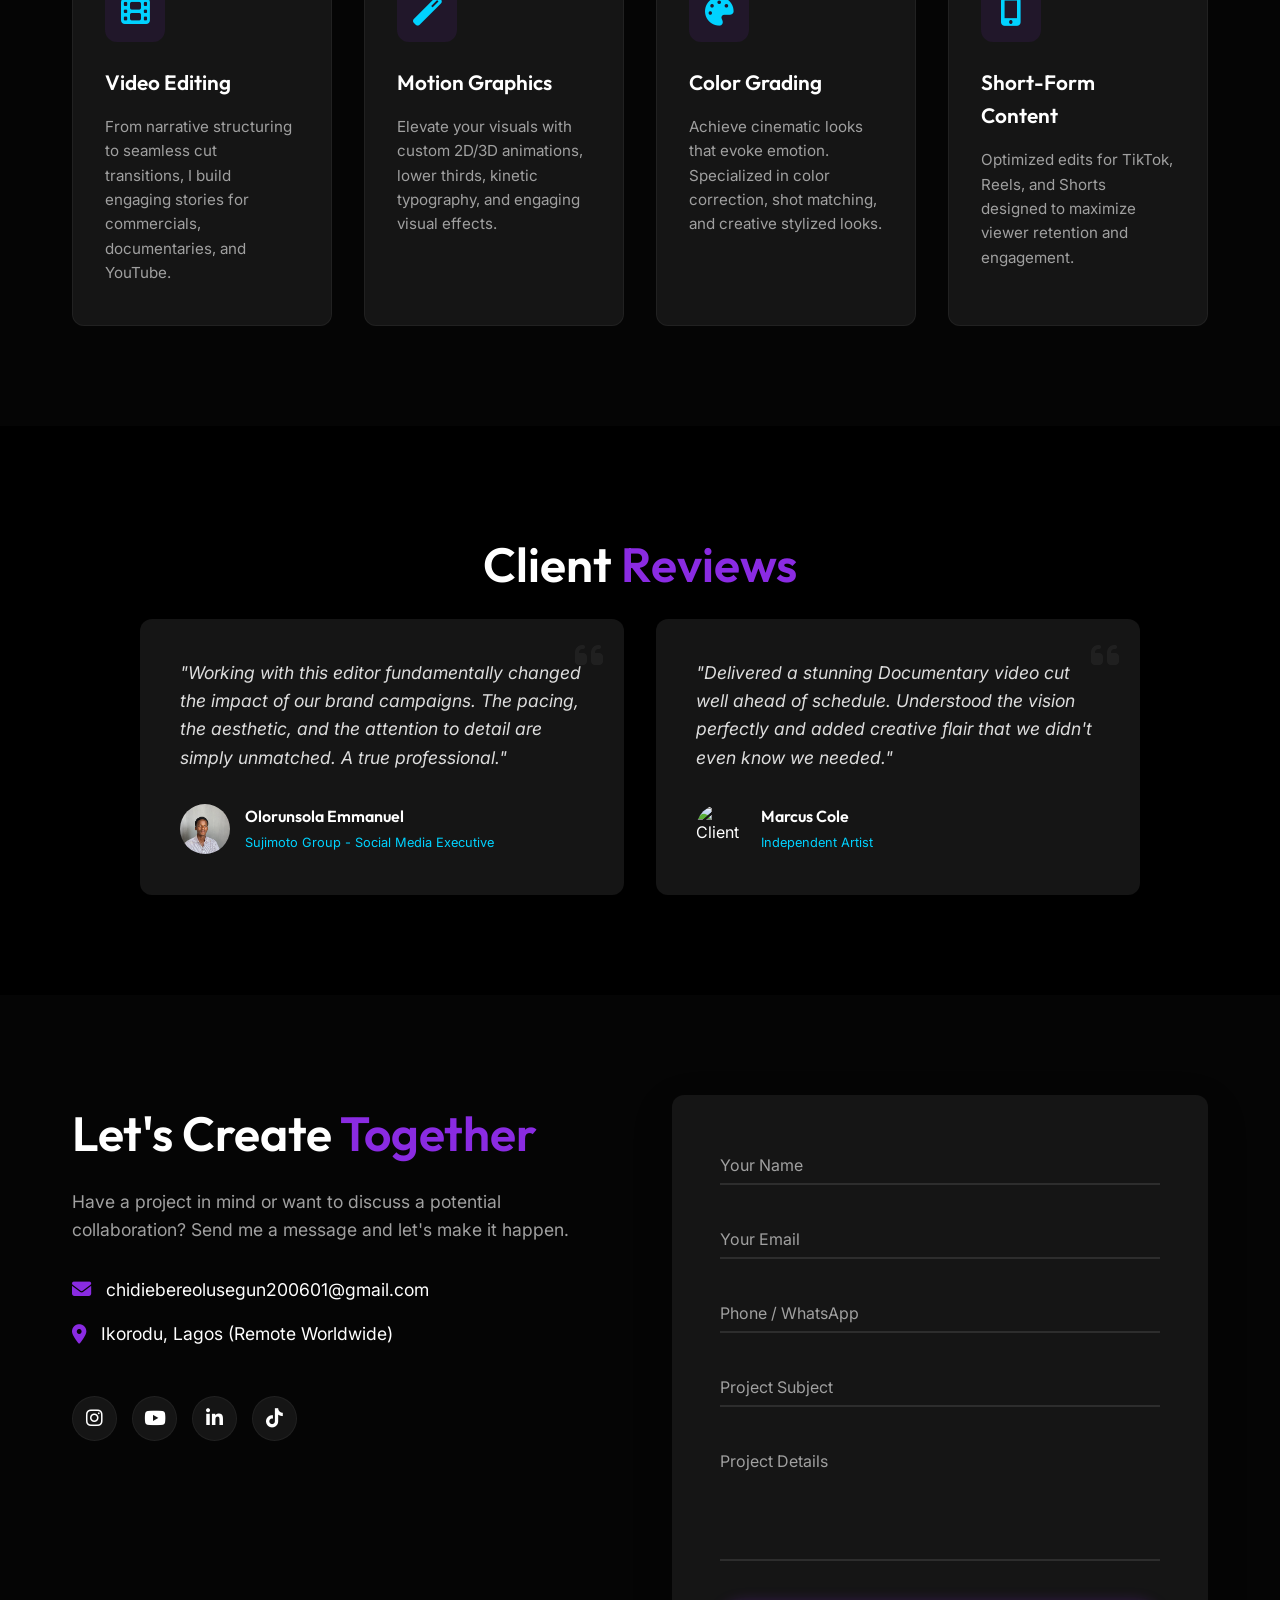
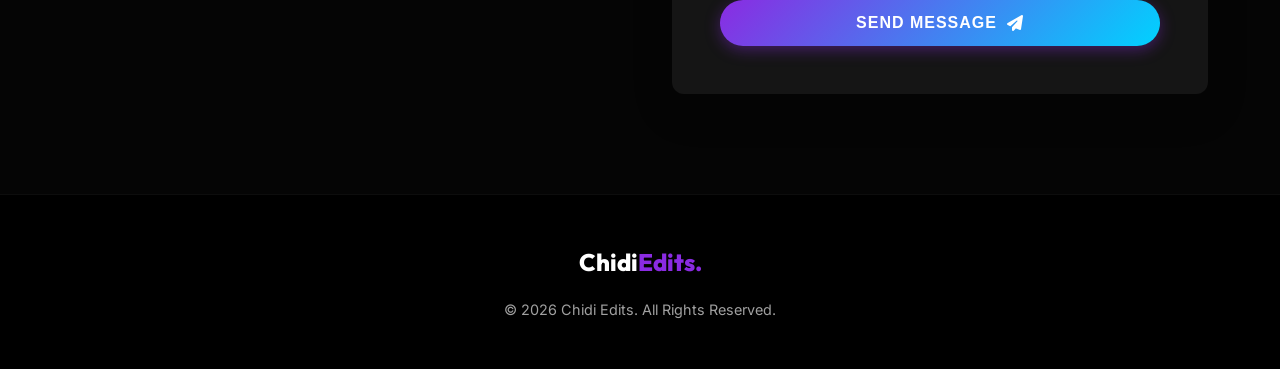
==== commit 37f3f22b: "Add files via upload" ====
--- a/index.html
+++ b/index.html
@@ -4,7 +4,7 @@
 <head>
     <meta charset="UTF-8">
     <meta name="viewport" content="width=device-width, initial-scale=1.0">
-    <title>Kinetic Edits | Video Editor Portfolio</title>
+    <title>Chidi Edits | Video Editor Portfolio</title>
     <meta name="description"
         content="Portfolio of a professional video editor specializing in cinematic storytelling, motion graphics, and color grading.">
     <link rel="preconnect" href="https://fonts.googleapis.com">
--- a/style.css
+++ b/style.css
@@ -942,6 +942,93 @@
     font-size: 0.9rem;
 }
 
+/* Video Modal */
+.video-modal {
+    position: fixed;
+    inset: 0;
+    z-index: 10000;
+    display: flex;
+    align-items: center;
+    justify-content: center;
+    opacity: 0;
+    visibility: hidden;
+    transition: opacity 0.4s ease, visibility 0.4s ease;
+}
+
+.video-modal.active {
+    opacity: 1;
+    visibility: visible;
+}
+
+.video-modal-backdrop {
+    position: absolute;
+    inset: 0;
+    background: rgba(0, 0, 0, 0.92);
+    backdrop-filter: blur(20px);
+}
+
+.video-modal-content {
+    position: relative;
+    width: 90%;
+    max-width: 960px;
+    aspect-ratio: 16 / 9;
+    transform: scale(0.85) translateY(30px);
+    transition: transform 0.45s cubic-bezier(0.25, 0.8, 0.25, 1);
+}
+
+.video-modal.active .video-modal-content {
+    transform: scale(1) translateY(0);
+}
+
+.video-modal-player {
+    width: 100%;
+    height: 100%;
+    border-radius: 12px;
+    overflow: hidden;
+    box-shadow: 0 25px 60px rgba(138, 43, 226, 0.25), 0 0 0 1px rgba(255, 255, 255, 0.08);
+    background: #111;
+}
+
+.video-modal-player iframe,
+.video-modal-player video {
+    width: 100%;
+    height: 100%;
+    border: none;
+    display: block;
+}
+
+.video-modal-close {
+    position: absolute;
+    top: -50px;
+    right: 0;
+    width: 40px;
+    height: 40px;
+    border-radius: 50%;
+    background: rgba(255, 255, 255, 0.1);
+    backdrop-filter: blur(10px);
+    border: 1px solid rgba(255, 255, 255, 0.15);
+    color: #fff;
+    font-size: 1.1rem;
+    cursor: pointer;
+    display: flex;
+    align-items: center;
+    justify-content: center;
+    transition: var(--transition);
+}
+
+.video-modal-close:hover {
+    background: var(--accent-primary);
+    border-color: var(--accent-primary);
+    transform: scale(1.1);
+    box-shadow: 0 0 20px rgba(138, 43, 226, 0.5);
+}
+
+/* Play icon on portfolio items with video */
+.video-play-trigger {
+    border: none;
+    cursor: pointer;
+}
+
 /* Responsive */
 @media screen and (max-width: 992px) {
     .hero h1 {
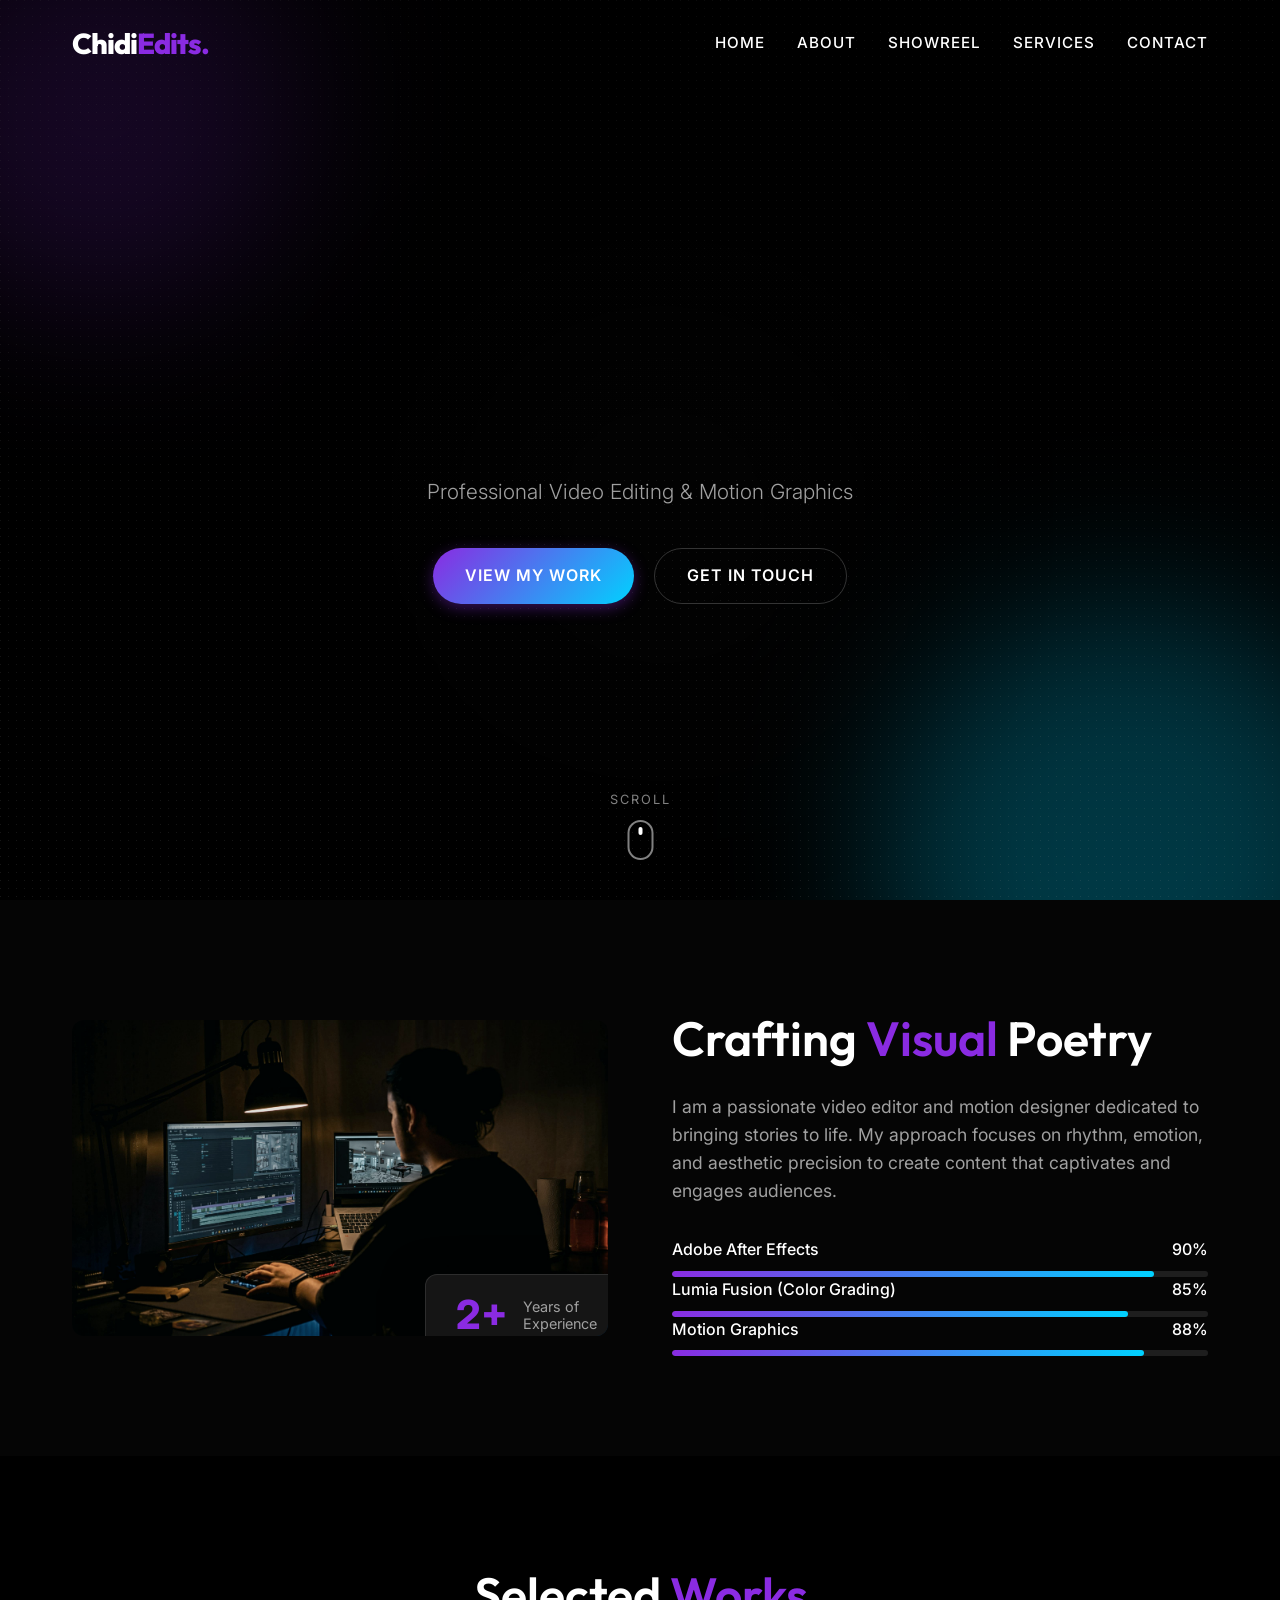
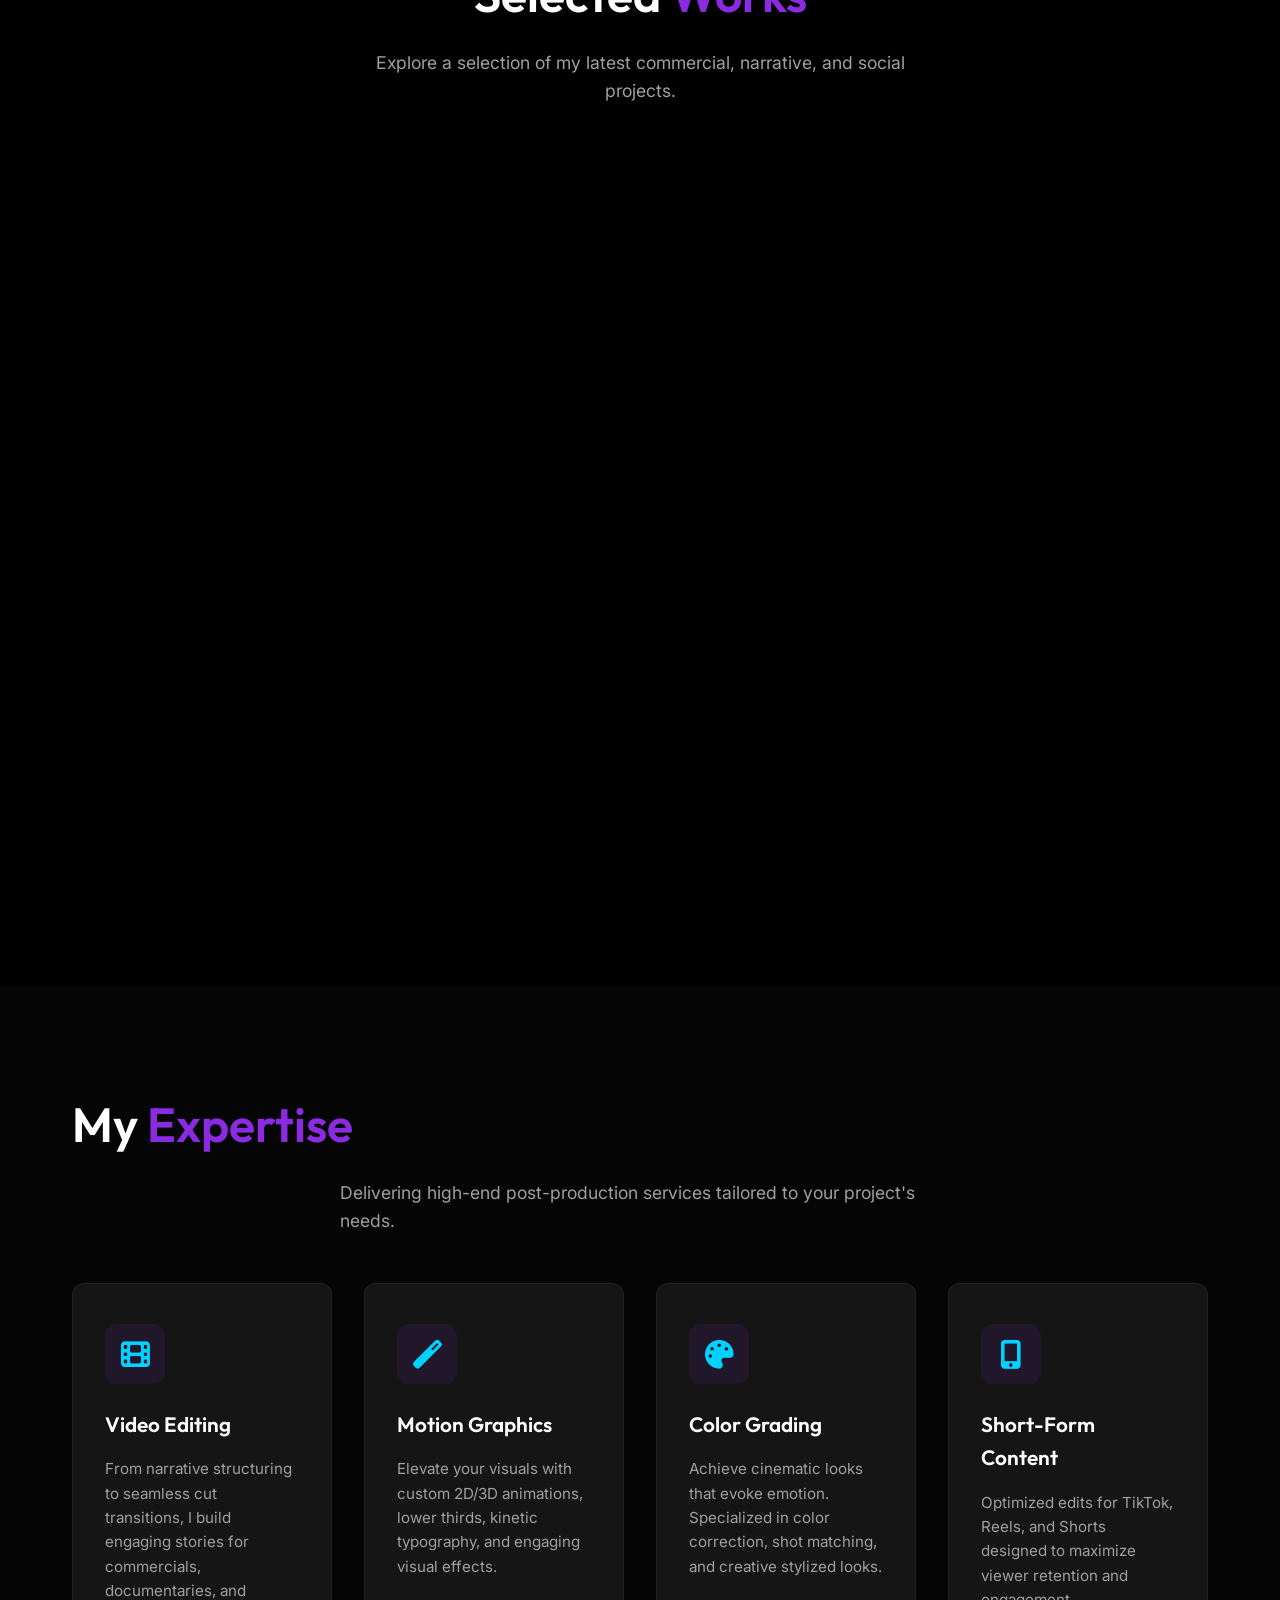
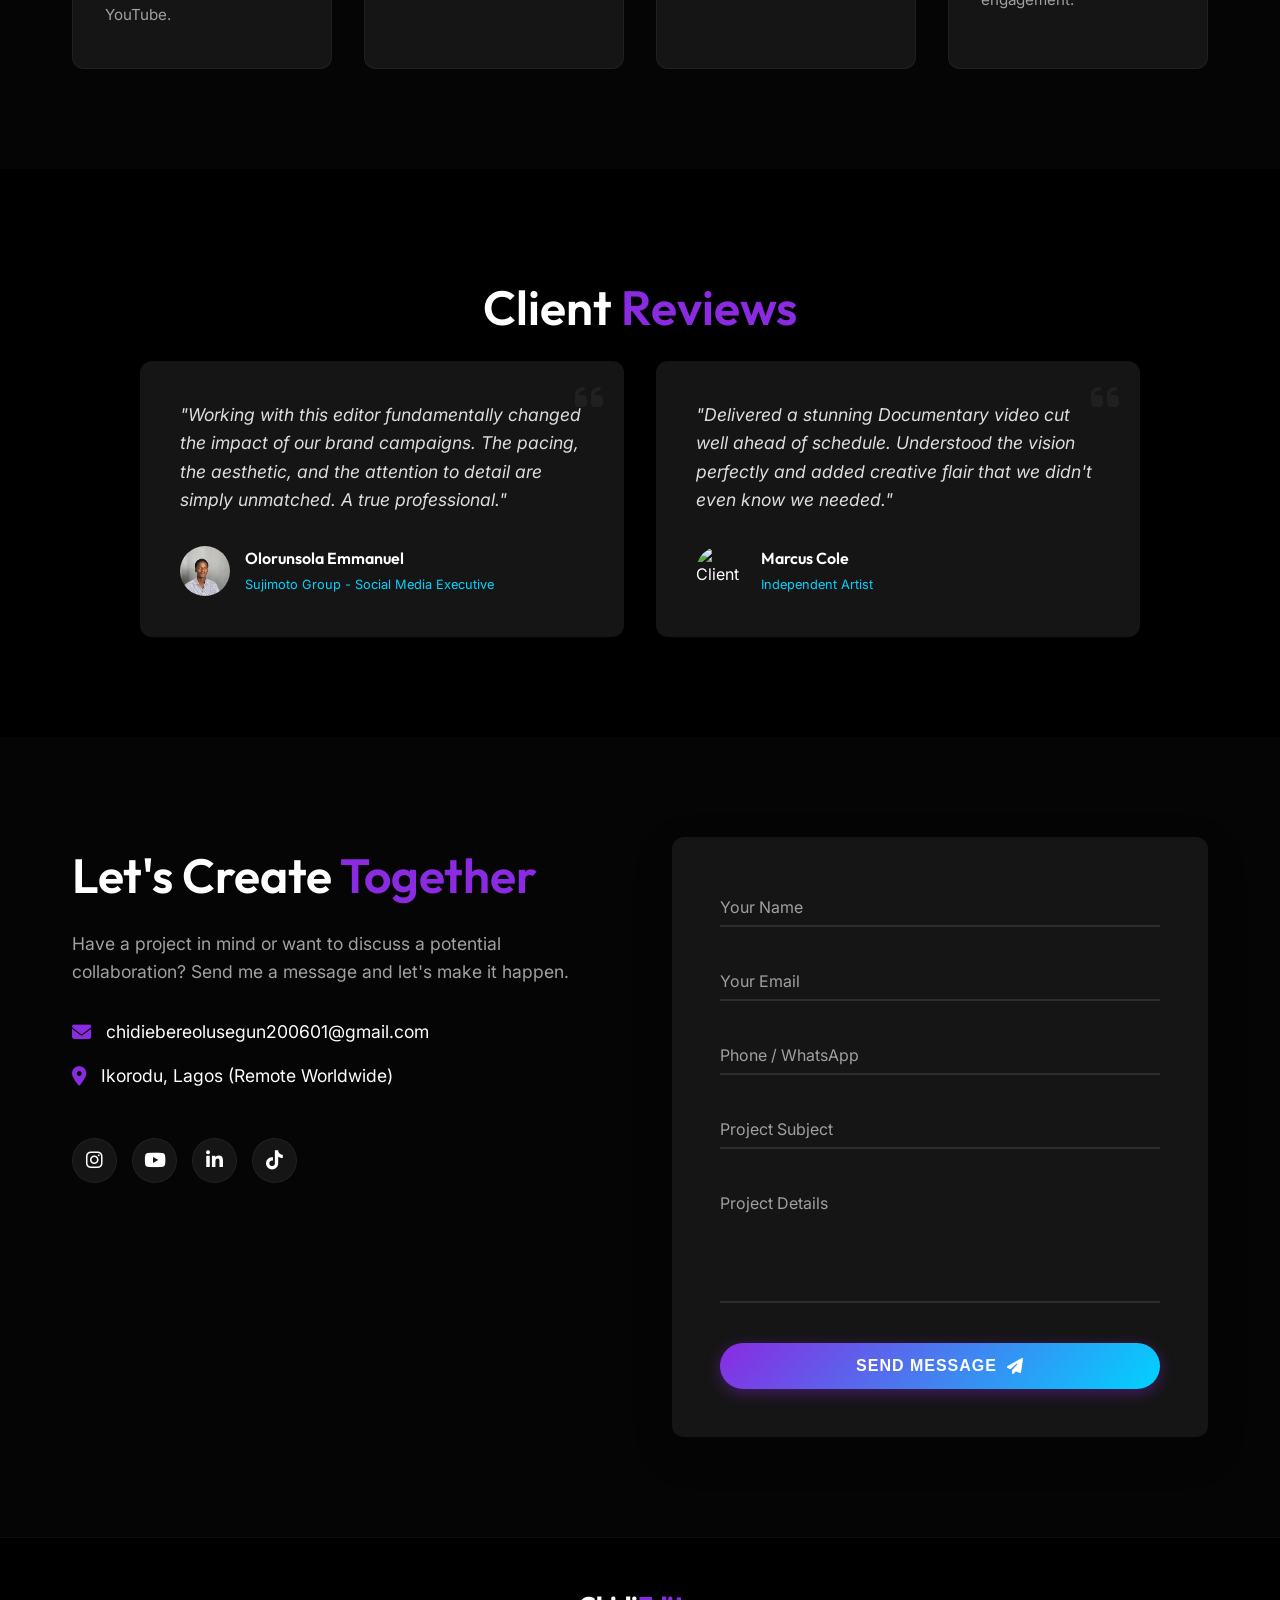
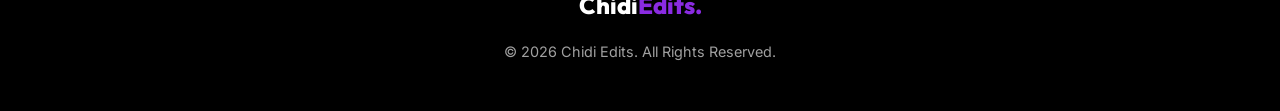
==== commit 9bad85d9: "Update index.html" ====
--- a/index.html
+++ b/index.html
@@ -120,19 +120,77 @@
                 </p>
             </div>
 
-            <!-- Main Showreel -->
-            <div class="showreel-container reveal-up">
-                <div class="video-wrapper">
-                    <img src="https://images.unsplash.com/photo-1492691527719-9d1e07e534b4?q=80&w=1200&auto=format&fit=crop"
-                        class="video-placeholder" alt="Showreel Thumbnail">
-                    <button class="play-btn"><i class="fas fa-play"></i></button>
-                </div>
-                <h3>2026 Directing & Editing Showreel</h3>
-            </div>
-
-            <!-- Grid Gallery -->
-            <div class="portfolio-grid mt-5" id="portfolio-grid">
-                <!-- Items will be injected dynamically from data/projects.json -->
+            <!-- Shorts Showcase Grid -->
+            <div class="shorts-grid reveal-up">
+
+                <div class="short-card">
+                    <div class="short-embed-wrapper">
+                        <iframe
+                            src="https://www.youtube.com/embed/mCdImzwSkNI"
+                            title="Showreel Clip 1"
+                            frameborder="0"
+                            allow="accelerometer; autoplay; clipboard-write; encrypted-media; gyroscope; picture-in-picture"
+                            allowfullscreen
+                            loading="lazy">
+                        </iframe>
+                    </div>
+                    <div class="short-card-footer">
+                        <span class="short-number">01</span>
+                        <span class="short-label">Edit Showcase</span>
+                    </div>
+                </div>
+
+                <div class="short-card">
+                    <div class="short-embed-wrapper">
+                        <iframe
+                            src="https://www.youtube.com/embed/4z24whjZV8Y"
+                            title="Showreel Clip 2"
+                            frameborder="0"
+                            allow="accelerometer; autoplay; clipboard-write; encrypted-media; gyroscope; picture-in-picture"
+                            allowfullscreen
+                            loading="lazy">
+                        </iframe>
+                    </div>
+                    <div class="short-card-footer">
+                        <span class="short-number">02</span>
+                        <span class="short-label">Edit Showcase</span>
+                    </div>
+                </div>
+
+                <div class="short-card">
+                    <div class="short-embed-wrapper">
+                        <iframe
+                            src="https://www.youtube.com/embed/40PZIOBcgjA"
+                            title="Showreel Clip 3"
+                            frameborder="0"
+                            allow="accelerometer; autoplay; clipboard-write; encrypted-media; gyroscope; picture-in-picture"
+                            allowfullscreen
+                            loading="lazy">
+                        </iframe>
+                    </div>
+                    <div class="short-card-footer">
+                        <span class="short-number">03</span>
+                        <span class="short-label">Edit Showcase</span>
+                    </div>
+                </div>
+
+                <div class="short-card">
+                    <div class="short-embed-wrapper">
+                        <iframe
+                            src="https://www.youtube.com/embed/INr4AWDWxtc"
+                            title="Showreel Clip 4"
+                            frameborder="0"
+                            allow="accelerometer; autoplay; clipboard-write; encrypted-media; gyroscope; picture-in-picture"
+                            allowfullscreen
+                            loading="lazy">
+                        </iframe>
+                    </div>
+                    <div class="short-card-footer">
+                        <span class="short-number">04</span>
+                        <span class="short-label">Edit Showcase</span>
+                    </div>
+                </div>
+
             </div>
         </div>
     </section>
@@ -300,4 +358,4 @@
     </script>
 </body>
 
-</html>+</html>
--- a/style.css
+++ b/style.css
@@ -1117,4 +1117,4 @@
     .section-title {
         font-size: 2.2rem;
     }
-}+}
